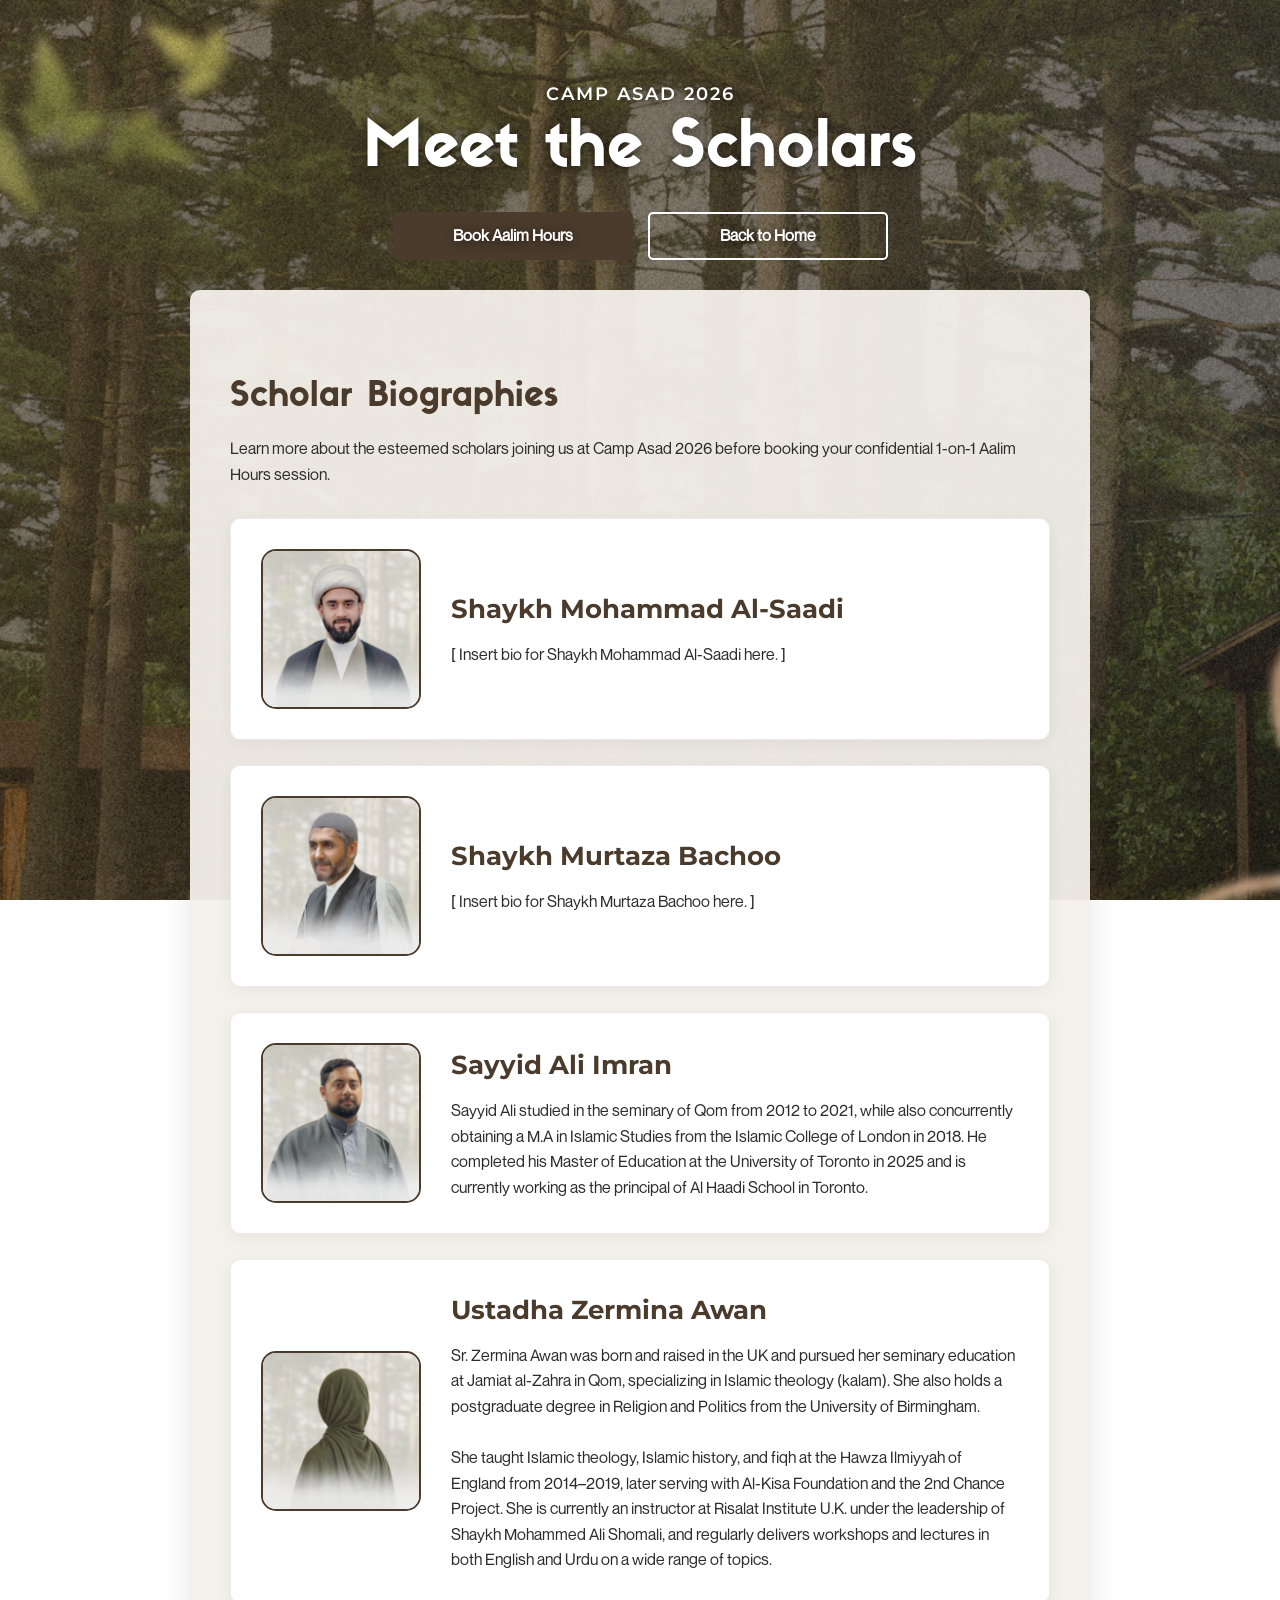
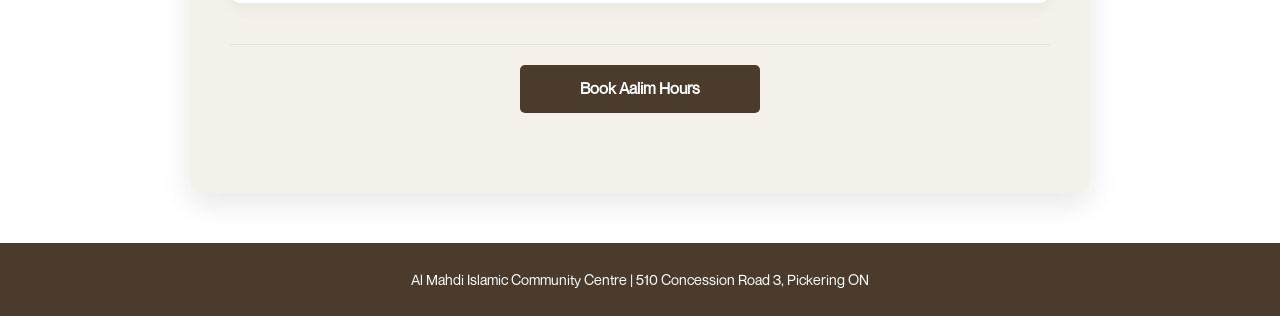
==== scholars.html @ c12fd5f0 "Swap scholar details for Ali Imran and Al-Saadi Updated scholar information for Shaykh Mohammad Al-S" ====
<!DOCTYPE html>
<html lang="en">
<head>
    <meta charset="UTF-8">
    <meta name="viewport" content="width=device-width, initial-scale=1.0">
    <title>Scholars | Camp Asad 2026</title>
    <!-- Favicon -->
    <link rel="icon" type="image/png" href="favicon.png">
    <link rel="stylesheet" href="styles.css">
</head>
<body>
    <header class="hero" style="padding: 80px 20px 60px;">
        <div class="container hero-content">
            <p class="subtitle">Camp Asad 2026</p>
            <h1 class="title">Meet the Scholars</h1>
            <div class="hero-actions" style="margin-top: 30px;">
                <a href="index.html#booking" class="btn btn-primary sizing-fix">Book Aalim Hours</a>
                <a href="index.html" class="btn btn-secondary sizing-fix">Back to Home</a>
            </div>
        </div>
    </header>

    <main class="container content-container">
        <section class="section">
            <h3 class="section-title">Scholar Biographies</h3>
            <p class="section-desc">Learn more about the esteemed scholars joining us at Camp Asad 2026 before booking your confidential 1-on-1 Aalim Hours session.</p>
            
            <div style="display: flex; flex-direction: column; gap: 25px; margin-top: 30px;">
                
                <!-- Shaykh Mohammad Al-Saadi -->
                <div class="scholar-card">
                    <img src="saadi.png" alt="Shaykh Mohammad Al-Saadi" class="scholar-img">
                    <div class="scholar-info">
                        <h4 class="scholar-name">Shaykh Mohammad Al-Saadi</h4>
                        <p>[ Insert bio for Shaykh Mohammad Al-Saadi here. ]</p>
                    </div>
                </div>
                
                <!-- Shaykh Murtaza Bachoo -->
                <div class="scholar-card">
                    <img src="bachoo.png" alt="Shaykh Murtaza Bachoo" class="scholar-img">
                    <div class="scholar-info">
                        <h4 class="scholar-name">Shaykh Murtaza Bachoo</h4>
                        <p>[ Insert bio for Shaykh Murtaza Bachoo here. ]</p>
                    </div>
                </div>

                   <!-- Sayyid Ali Imran -->
                <div class="scholar-card">
                    <img src="ali-imran.png" alt="Sayyid Ali Imran" class="scholar-img">
                    <div class="scholar-info">
                        <h4 class="scholar-name">Sayyid Ali Imran</h4>
                        <p>Sayyid Ali studied in the seminary of Qom from 2012 to 2021, while also concurrently obtaining a M.A in Islamic Studies from the Islamic College of London in 2018. He completed his Master of Education at the University of Toronto in 2025 and is currently working as the principal of Al Haadi School in Toronto.</p>
                    </div>
                </div>

                <!-- Ustadha Zermina Awan -->
                <div class="scholar-card">
                    <img src="zermina.png" alt="Ustadha Zermina Awan" class="scholar-img">
                    <div class="scholar-info">
                        <h4 class="scholar-name">Ustadha Zermina Awan</h4>
                        <p>
                            Sr. Zermina Awan was born and raised in the UK and pursued her seminary education at Jamiat al-Zahra in Qom, specializing in Islamic theology (kalam). She also holds a postgraduate degree in Religion and Politics from the University of Birmingham.
                            <br><br>
                            She taught Islamic theology, Islamic history, and fiqh at the Hawza Ilmiyyah of England from 2014–2019, later serving with Al-Kisa Foundation and the 2nd Chance Project. She is currently an instructor at Risalat Institute U.K. under the leadership of Shaykh Mohammed Ali Shomali, and regularly delivers workshops and lectures in both English and Urdu on a wide range of topics.
                        </p>
                    </div>
                </div>

            </div>
            
            <!-- Bottom Call to Action -->
            <div style="text-align: center; margin-top: 40px; padding-top: 20px; border-top: 1px solid rgba(74, 59, 44, 0.1);">
                <a href="index.html#booking" class="btn btn-primary sizing-fix">Book Aalim Hours</a>
            </div>
            
        </section>
    </main>

    <footer>
        <p>Al Mahdi Islamic Community Centre | 510 Concession Road 3, Pickering ON</p>
    </footer>
</body>
</html>
---- styles.css ----
/* Color Palette & Font Setup */
:root {
    --primary-brown: #4A3B2C;
    --secondary-brown: #6b5641;
    --accent-gold: #c2a77a;
    --bg-cream: #F4F1EA;
    --text-dark: #2C2C2C;
    --text-light: #FFFFFF;
    --disabled-grey: #D3D3D3;
    --error-red: #A33333;
}

@font-face {
    font-family: 'Sifonn';
    src: url('SIFONN_PRO.otf') format('opentype');
    font-weight: normal;
    font-style: normal;
}

@font-face {
    font-family: 'Neue Montreal';
    src: url('NeueMontreal-Regular.otf') format('opentype');
    font-weight: normal;
    font-style: normal;
}

@font-face {
    font-family: 'Montserrat';
    src: url('Montserrat-VariableFont_wght.ttf') format('truetype');
    font-weight: 100 900;
    font-style: normal;
}

* {
    box-sizing: border-box;
    margin: 0;
    padding: 0;
}

body {
    font-family: 'Neue Montreal', 'Montserrat', sans-serif;
    background: url('website-bg.png') no-repeat center center fixed;
    background-size: cover;
    color: var(--text-dark);
    line-height: 1.6;
}

@media (max-width: 768px) {
    body {
        background: url('mobile-bg.png') no-repeat center center fixed;
        background-size: cover;
        background-color: var(--primary-brown); 
    }
}

.container {
    max-width: 900px;
    margin: 0 auto;
    padding: 0 20px;
}

.content-container {
    background-color: rgba(244, 241, 234, 0.95); 
    border-radius: 10px;
    padding: 40px;
    margin-top: -30px; 
    margin-bottom: 50px;
    box-shadow: 0 10px 30px rgba(0,0,0,0.1);
}

/* Hero Section */
.hero {
    color: var(--text-light);
    text-align: center;
    padding: 100px 20px 80px;
    background: transparent; 
    text-shadow: 0 2px 10px rgba(0,0,0,0.5); 
}

.subtitle {
    font-family: 'Montserrat', sans-serif;
    font-size: 1.1rem;
    font-weight: 600;
    letter-spacing: 2px;
    text-transform: uppercase;
    margin-bottom: 10px;
}

.title {
    font-family: 'Sifonn', 'Montserrat', sans-serif;
    font-size: 4rem; 
    line-height: 1;
    margin-bottom: 20px;
}

.date-badge {
    display: inline-block;
    border: 2px solid var(--text-light);
    border-radius: 30px;
    padding: 8px 20px;
    font-size: 1.1rem;
    margin-bottom: 25px;
    background-color: rgba(0,0,0,0.2); 
}

.theme {
    font-size: 1.5rem;
    font-style: normal;
    margin-bottom: 35px;
}

/* Buttons */
.btn {
    display: inline-flex;
    align-items: center;
    justify-content: center;
    padding: 12px 25px;
    border-radius: 5px;
    text-decoration: none;
    font-weight: bold;
    transition: all 0.3s ease;
    cursor: pointer;
    border: none;
    font-family: 'Neue Montreal', 'Montserrat', sans-serif;
    font-size: 1rem;
}

.btn-primary {
    background-color: var(--primary-brown);
    color: var(--text-light);
}

.btn-primary:hover {
    background-color: var(--secondary-brown);
}

.btn-secondary {
    background-color: transparent;
    color: var(--text-light);
    border: 2px solid var(--text-light);
}

.btn-secondary:hover {
    background-color: var(--text-light);
    color: var(--primary-brown);
}

.hero-actions {
    display: flex;
    justify-content: center;
    align-items: center;
    gap: 15px;
    flex-wrap: wrap; 
}

.sizing-fix {
    width: 240px;
    height: 48px;
}

/* Sections */
.section {
    padding: 40px 0;
    border-bottom: 1px solid rgba(74, 59, 44, 0.1);
}

.section:last-child {
    border-bottom: none;
}

.section-title {
    font-family: 'Sifonn', 'Montserrat', sans-serif;
    font-size: 2.2rem;
    color: var(--primary-brown);
    margin-bottom: 10px;
}

.section-desc {
    font-size: 1rem;
    margin-bottom: 25px;
}

/* Schedule Image Container */
.schedule-img-container {
    width: 100%;
    overflow-x: auto; 
    -webkit-overflow-scrolling: touch; 
    border-radius: 10px;
    border: 1px solid rgba(74, 59, 44, 0.2);
    box-shadow: 0 4px 15px rgba(0,0,0,0.05);
    background-color: #e5e0d8;
}

.schedule-img-container img {
    min-width: 800px; 
    width: 100%; 
    height: auto;
    display: block;
}

.mobile-swipe-note {
    display: none;
    text-align: center;
    font-size: 0.85rem;
    color: var(--secondary-brown);
    margin-top: 15px;
}

@media (max-width: 768px) {
    .mobile-swipe-note {
        display: block;
    }
}

/* Booking Tool */
.booking-container {
    background: #fff;
    padding: 20px;
    border-radius: 10px;
    box-shadow: 0 4px 15px rgba(0,0,0,0.05);
}

@media (min-width: 768px) {
    .booking-container {
        padding: 40px;
    }
}

.booking-step {
    margin-bottom: 30px;
    transition: opacity 0.3s ease;
}

.booking-step.disabled {
    opacity: 0.3;
    pointer-events: none;
}

.booking-step h4 {
    margin-bottom: 15px;
    font-size: 1.2rem;
    color: var(--primary-brown);
}

/* Grids */
.scholar-grid {
    display: grid;
    grid-template-columns: 1fr;
    gap: 10px;
}

@media (min-width: 600px) {
    .scholar-grid {
        grid-template-columns: repeat(2, 1fr);
    }
}

.scholar-btn, .time-btn {
    padding: 12px;
    border: 1px solid var(--primary-brown);
    background: transparent;
    color: var(--primary-brown);
    border-radius: 5px;
    cursor: pointer;
    font-size: 0.95rem;
    transition: all 0.2s;
    font-family: 'Neue Montreal', 'Montserrat', sans-serif;
    text-align: center;
}

.scholar-btn.selected, .time-btn.selected {
    background: var(--primary-brown);
    color: #fff;
}

.scholar-btn:hover:not(.selected) {
    background: rgba(74, 59, 44, 0.1);
}

/* Date Tabs */
.date-tabs {
    display: flex;
    gap: 8px;
    margin-bottom: 20px;
    overflow-x: auto;
    padding-bottom: 5px;
}

.date-btn {
    padding: 10px 15px;
    border: none;
    background: #e5e0d8;
    border-radius: 5px;
    cursor: pointer;
    font-weight: bold;
    font-family: 'Neue Montreal', 'Montserrat', sans-serif;
    white-space: nowrap;
}

.date-btn.active {
    background: var(--primary-brown);
    color: #fff;
}

.time-grid {
    display: grid;
    grid-template-columns: repeat(2, 1fr);
    gap: 8px;
}

@media (min-width: 500px) {
    .time-grid {
        grid-template-columns: repeat(4, 1fr);
    }
}

.time-btn:disabled {
    background: var(--disabled-grey);
    border-color: var(--disabled-grey);
    color: #888;
    cursor: not-allowed;
    text-decoration: line-through;
}

/* Form Elements */
#booking-form {
    display: flex;
    flex-direction: column;
    gap: 12px;
}

input, textarea {
    width: 100%;
    padding: 12px;
    border: 1px solid #ccc;
    border-radius: 5px;
    font-family: 'Neue Montreal', 'Montserrat', sans-serif;
    font-size: 1rem;
}

.privacy-notice {
    font-size: 0.8rem;
    color: #666;
}

.submit-btn {
    width: 100%;
    font-size: 1rem;
}

footer {
    text-align: center;
    padding: 25px;
    background: var(--primary-brown);
    color: #fff;
    font-size: 0.9rem;
}

/* Modals */
.modal {
    display: none;
    position: fixed;
    z-index: 1000;
    left: 0;
    top: 0;
    width: 100%;
    height: 100%;
    background-color: rgba(0, 0, 0, 0.7);
    backdrop-filter: blur(5px);
}

.modal.show {
    display: flex;
    align-items: center;
    justify-content: center;
}

.modal-content {
    background-color: var(--bg-cream);
    width: 95%;
    max-width: 1000px;
    height: 85vh;
    border-radius: 10px;
    position: relative;
    box-shadow: 0 10px 40px rgba(0,0,0,0.5);
    display: flex;
    flex-direction: column;
}

/* PDF Modal Specifics */
.pdf-modal-content {
    height: 90vh;
}

.desktop-pdf {
    display: block;
    width: 100%;
    height: 100%;
}

.mobile-pdf-action {
    display: none;
    padding: 40px 20px;
    text-align: center;
    justify-content: center;
    align-items: center;
    flex-direction: column;
    height: 100%;
}

@media (max-width: 768px) {
    .desktop-pdf {
        display: none;
    }
    .mobile-pdf-action {
        display: flex;
    }
}

.close-btn {
    position: absolute;
    top: -12px;
    right: -12px;
    background: var(--error-red);
    color: white;
    width: 36px;
    height: 36px;
    border-radius: 50%;
    display: flex;
    align-items: center;
    justify-content: center;
    font-size: 20px;
    font-weight: bold;
    cursor: pointer;
    box-shadow: 0 2px 10px rgba(0,0,0,0.3);
    z-index: 1001;
    transition: background 0.2s;
}

.close-btn:hover {
    background: #8b2b2b;
}

.iframe-container {
    flex-grow: 1;
    width: 100%;
    height: 100%;
    border-radius: 10px;
    overflow: hidden;
}

.iframe-container iframe {
    width: 100%;
    height: 100%;
    border: none;
}

/* Notices & Success Modal Extensions */
.cancel-notice {
    font-size: 0.85rem;
    color: var(--secondary-brown);
    margin-bottom: 15px;
    font-weight: bold;
}

.mt-20 {
    margin-top: 20px;
}

.success-box {
    height: auto;
    min-height: 250px;
    max-width: 450px;
    padding: 30px;
    text-align: center;
    justify-content: center;
    align-items: center;
}

.success-msg {
    font-size: 1rem;
    margin-bottom: 10px;
}

/* Scholar Bios Layout */
.scholar-card {
    display: flex;
    flex-direction: row;
    gap: 30px;
    align-items: center;
    background: #fff;
    padding: 30px;
    border-radius: 10px;
    border: 1px solid rgba(74, 59, 44, 0.1);
    box-shadow: 0 4px 15px rgba(0,0,0,0.05);
}

.scholar-img {
    width: 160px;
    height: 160px;
    border-radius: 15px; 
    object-fit: cover;
    border: 2px solid var(--primary-brown); 
    flex-shrink: 0; 
}

.scholar-info {
    flex-grow: 1;
}

.scholar-name {
    font-family: 'Montserrat', sans-serif;
    font-size: 1.6rem;
    color: var(--primary-brown);
    margin-bottom: 12px;
    font-weight: 700;
}

@media (max-width: 768px) {
    .scholar-card {
        flex-direction: column;
        text-align: center;
        padding: 20px;
    }
}
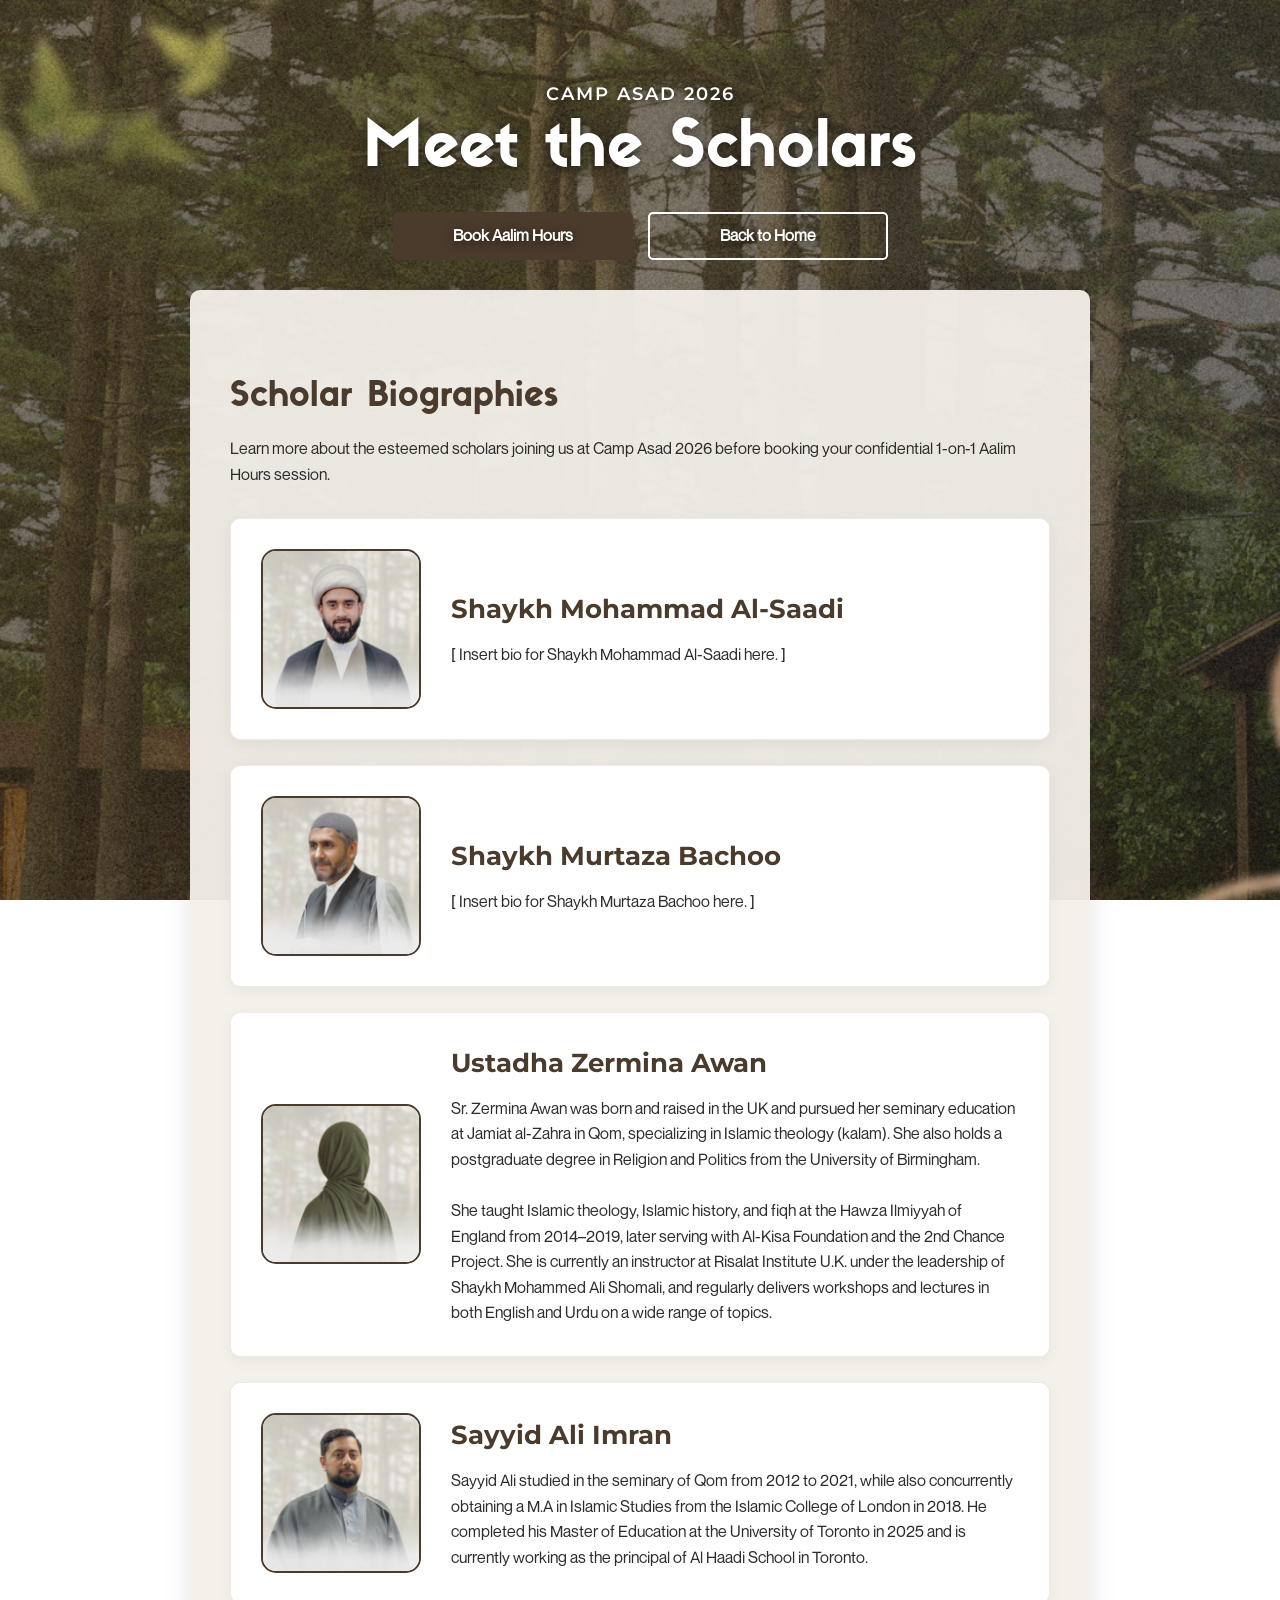
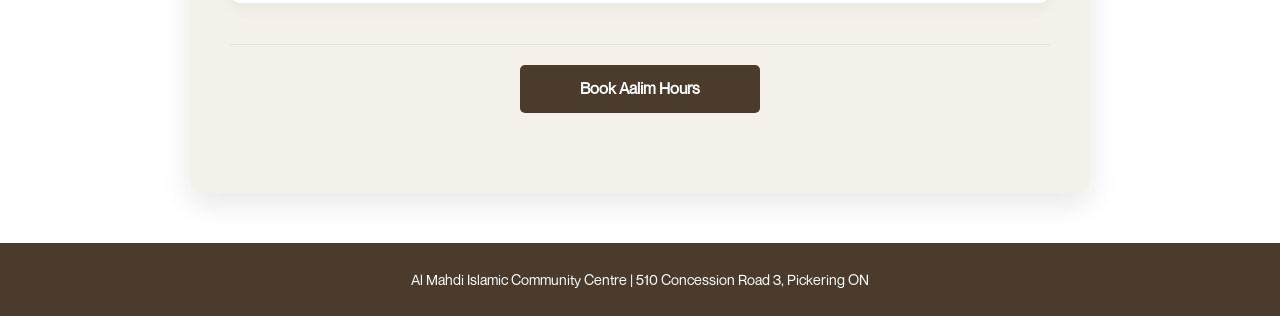
==== commit 92fe085b: "Reintroduce Sayyid Ali Imran scholar card" ====
--- a/scholars.html
+++ b/scholars.html
@@ -45,15 +45,6 @@
                     </div>
                 </div>
 
-                   <!-- Sayyid Ali Imran -->
-                <div class="scholar-card">
-                    <img src="ali-imran.png" alt="Sayyid Ali Imran" class="scholar-img">
-                    <div class="scholar-info">
-                        <h4 class="scholar-name">Sayyid Ali Imran</h4>
-                        <p>Sayyid Ali studied in the seminary of Qom from 2012 to 2021, while also concurrently obtaining a M.A in Islamic Studies from the Islamic College of London in 2018. He completed his Master of Education at the University of Toronto in 2025 and is currently working as the principal of Al Haadi School in Toronto.</p>
-                    </div>
-                </div>
-
                 <!-- Ustadha Zermina Awan -->
                 <div class="scholar-card">
                     <img src="zermina.png" alt="Ustadha Zermina Awan" class="scholar-img">
@@ -64,6 +55,15 @@
                             <br><br>
                             She taught Islamic theology, Islamic history, and fiqh at the Hawza Ilmiyyah of England from 2014–2019, later serving with Al-Kisa Foundation and the 2nd Chance Project. She is currently an instructor at Risalat Institute U.K. under the leadership of Shaykh Mohammed Ali Shomali, and regularly delivers workshops and lectures in both English and Urdu on a wide range of topics.
                         </p>
+                    </div>
+                </div>
+
+                   <!-- Sayyid Ali Imran -->
+                <div class="scholar-card">
+                    <img src="ali-imran.png" alt="Sayyid Ali Imran" class="scholar-img">
+                    <div class="scholar-info">
+                        <h4 class="scholar-name">Sayyid Ali Imran</h4>
+                        <p>Sayyid Ali studied in the seminary of Qom from 2012 to 2021, while also concurrently obtaining a M.A in Islamic Studies from the Islamic College of London in 2018. He completed his Master of Education at the University of Toronto in 2025 and is currently working as the principal of Al Haadi School in Toronto.</p>
                     </div>
                 </div>
 
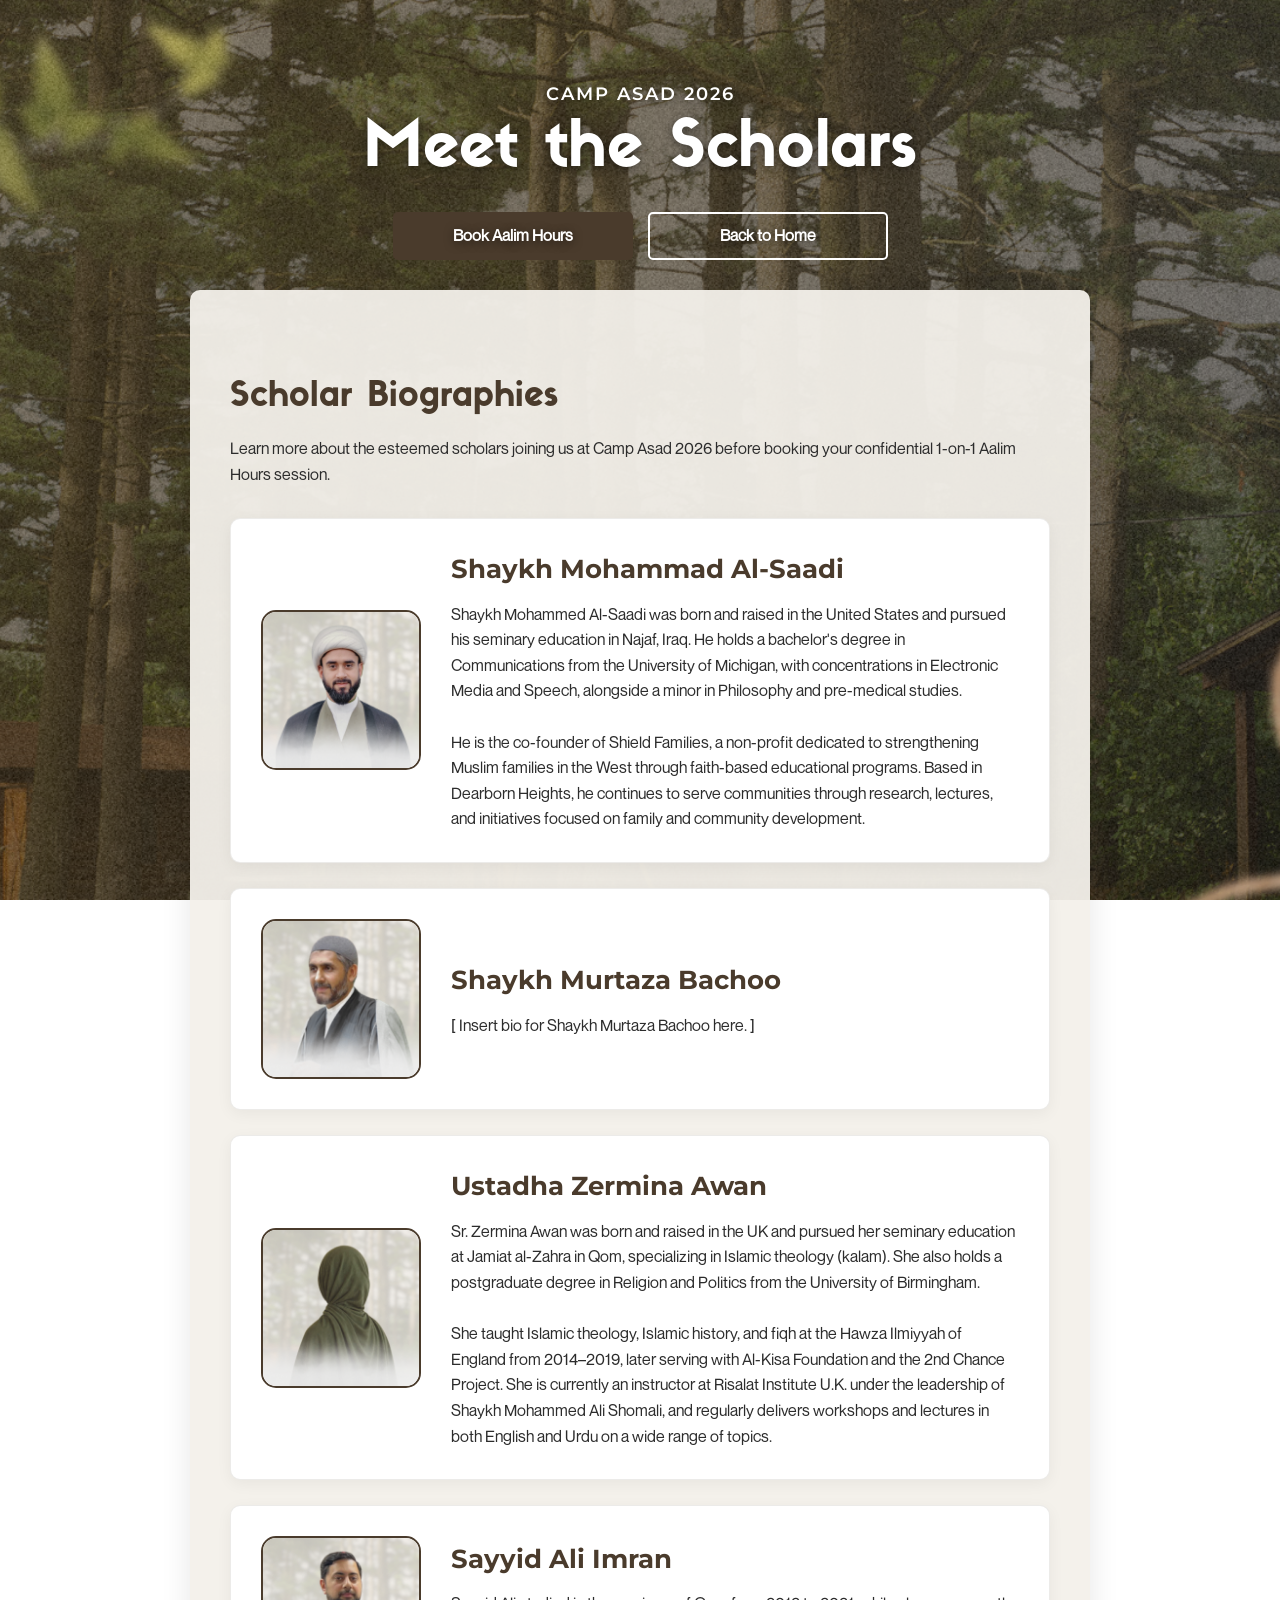
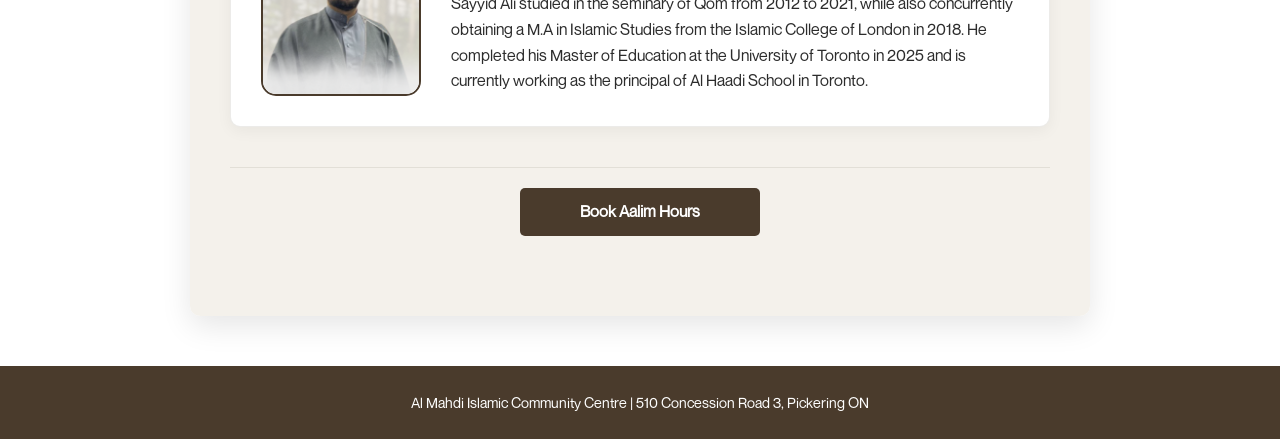
==== commit 282138b8: "Update biography for Shaykh Mohammad Al-Saadi Added biography for Shaykh Mohammad Al-Saadi." ====
--- a/scholars.html
+++ b/scholars.html
@@ -32,7 +32,11 @@
                     <img src="saadi.png" alt="Shaykh Mohammad Al-Saadi" class="scholar-img">
                     <div class="scholar-info">
                         <h4 class="scholar-name">Shaykh Mohammad Al-Saadi</h4>
-                        <p>[ Insert bio for Shaykh Mohammad Al-Saadi here. ]</p>
+                        <p>
+                            Shaykh Mohammed Al-Saadi was born and raised in the United States and pursued his seminary education in Najaf, Iraq. He holds a bachelor's degree in Communications from the University of Michigan, with concentrations in Electronic Media and Speech, alongside a minor in Philosophy and pre-medical studies.
+                            <br><br>
+                            He is the co-founder of Shield Families, a non-profit dedicated to strengthening Muslim families in the West through faith-based educational programs. Based in Dearborn Heights, he continues to serve communities through research, lectures, and initiatives focused on family and community development.
+                        </p>
                     </div>
                 </div>
                 
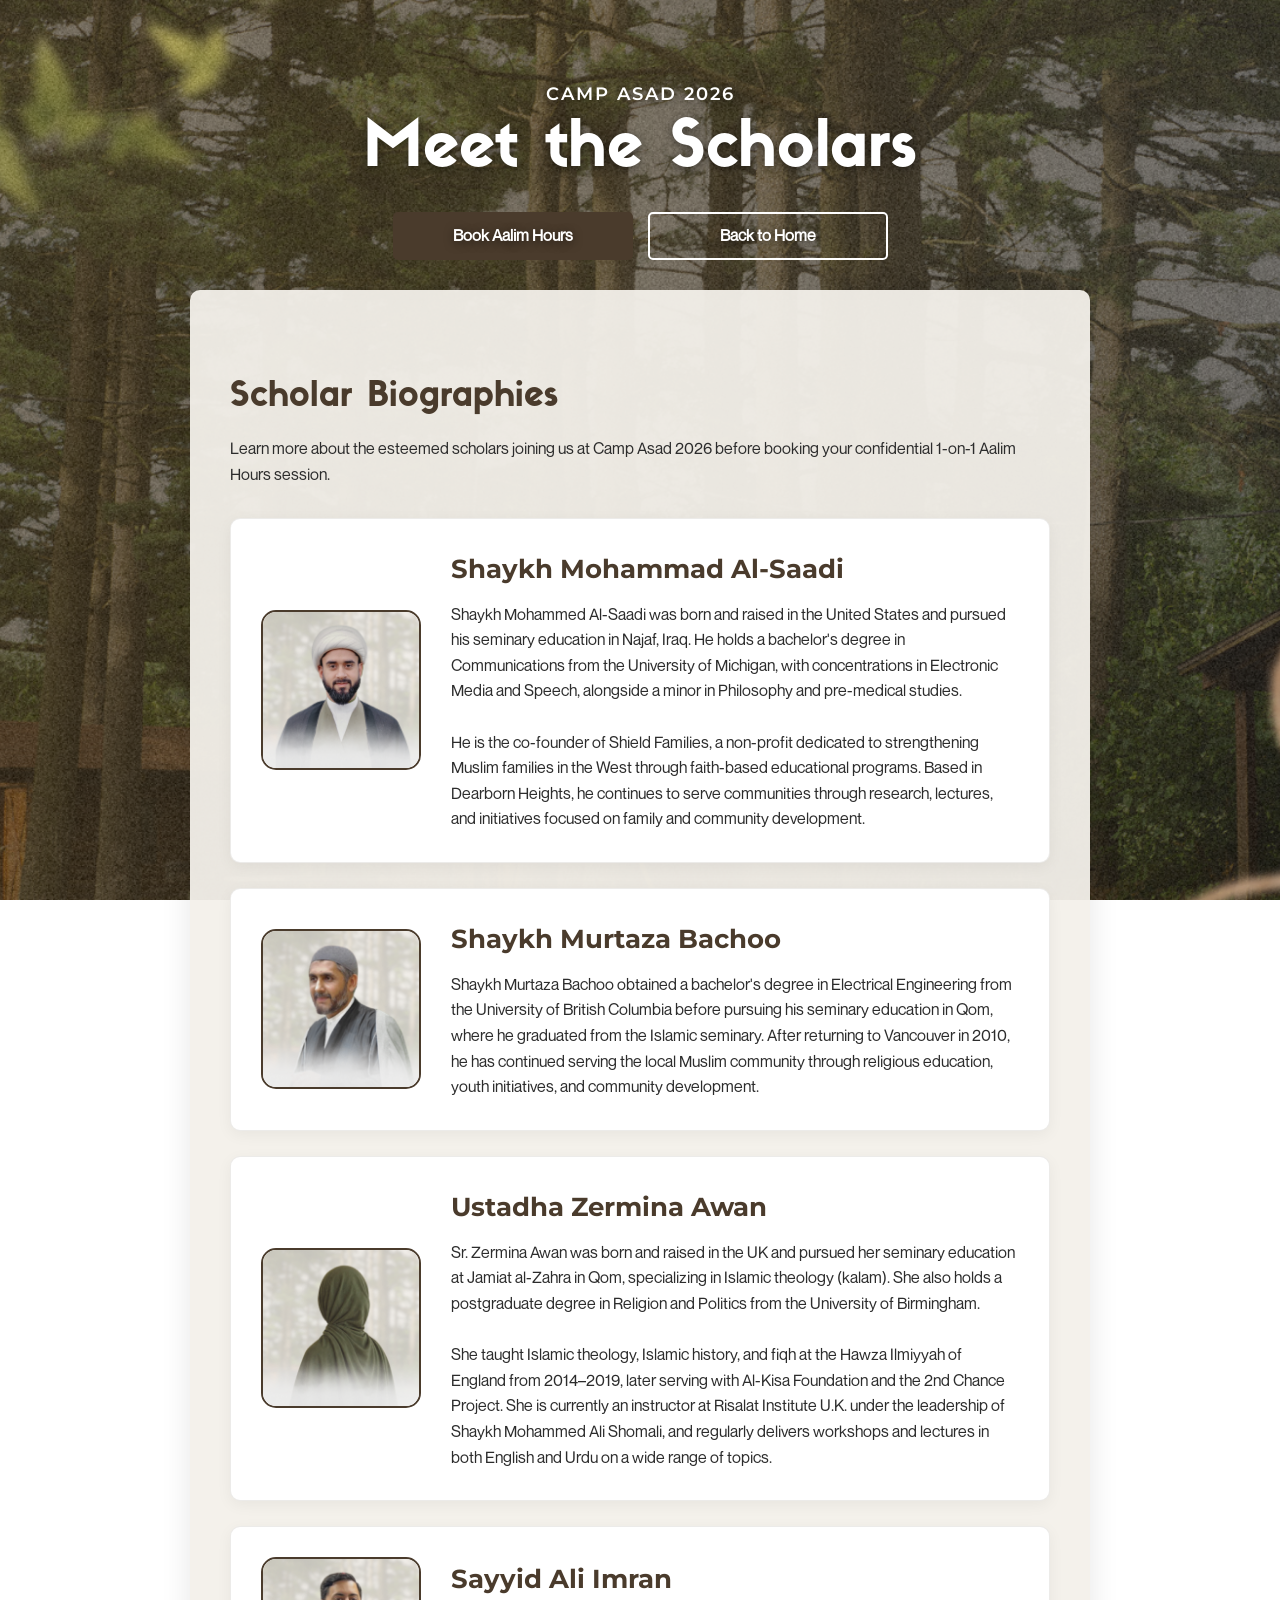
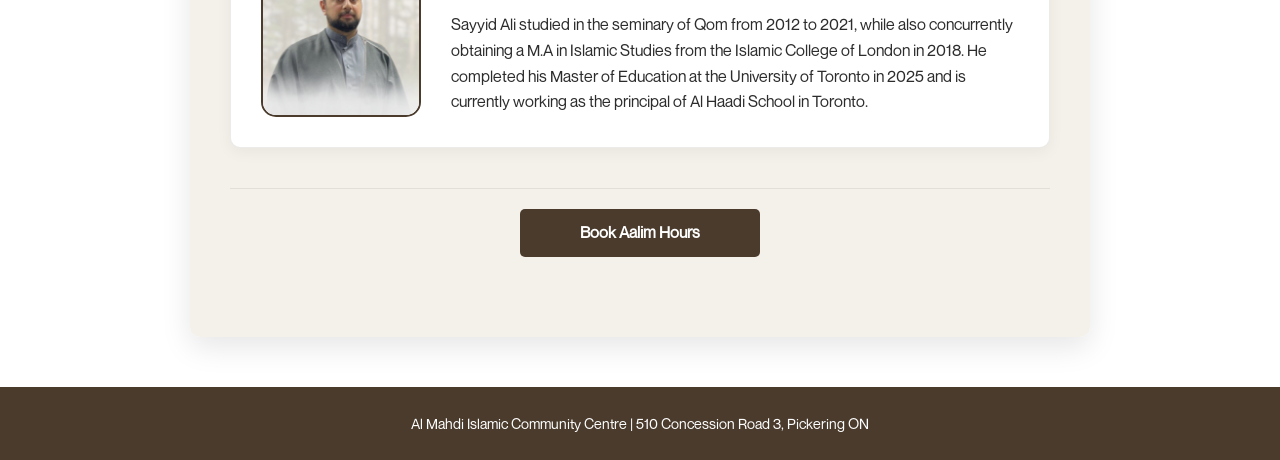
==== commit 5755ffc5: "Add biography for Shaykh Murtaza Bachoo Updated the biography of Shaykh Murtaza Bachoo with educatio" ====
--- a/scholars.html
+++ b/scholars.html
@@ -45,7 +45,9 @@
                     <img src="bachoo.png" alt="Shaykh Murtaza Bachoo" class="scholar-img">
                     <div class="scholar-info">
                         <h4 class="scholar-name">Shaykh Murtaza Bachoo</h4>
-                        <p>[ Insert bio for Shaykh Murtaza Bachoo here. ]</p>
+                        <p>Shaykh Murtaza Bachoo obtained a bachelor's degree in Electrical Engineering from the University of British Columbia before pursuing his seminary education in Qom, where he graduated from the Islamic seminary.
+
+After returning to Vancouver in 2010, he has continued serving the local Muslim community through religious education, youth initiatives, and community development.</p>
                     </div>
                 </div>
 
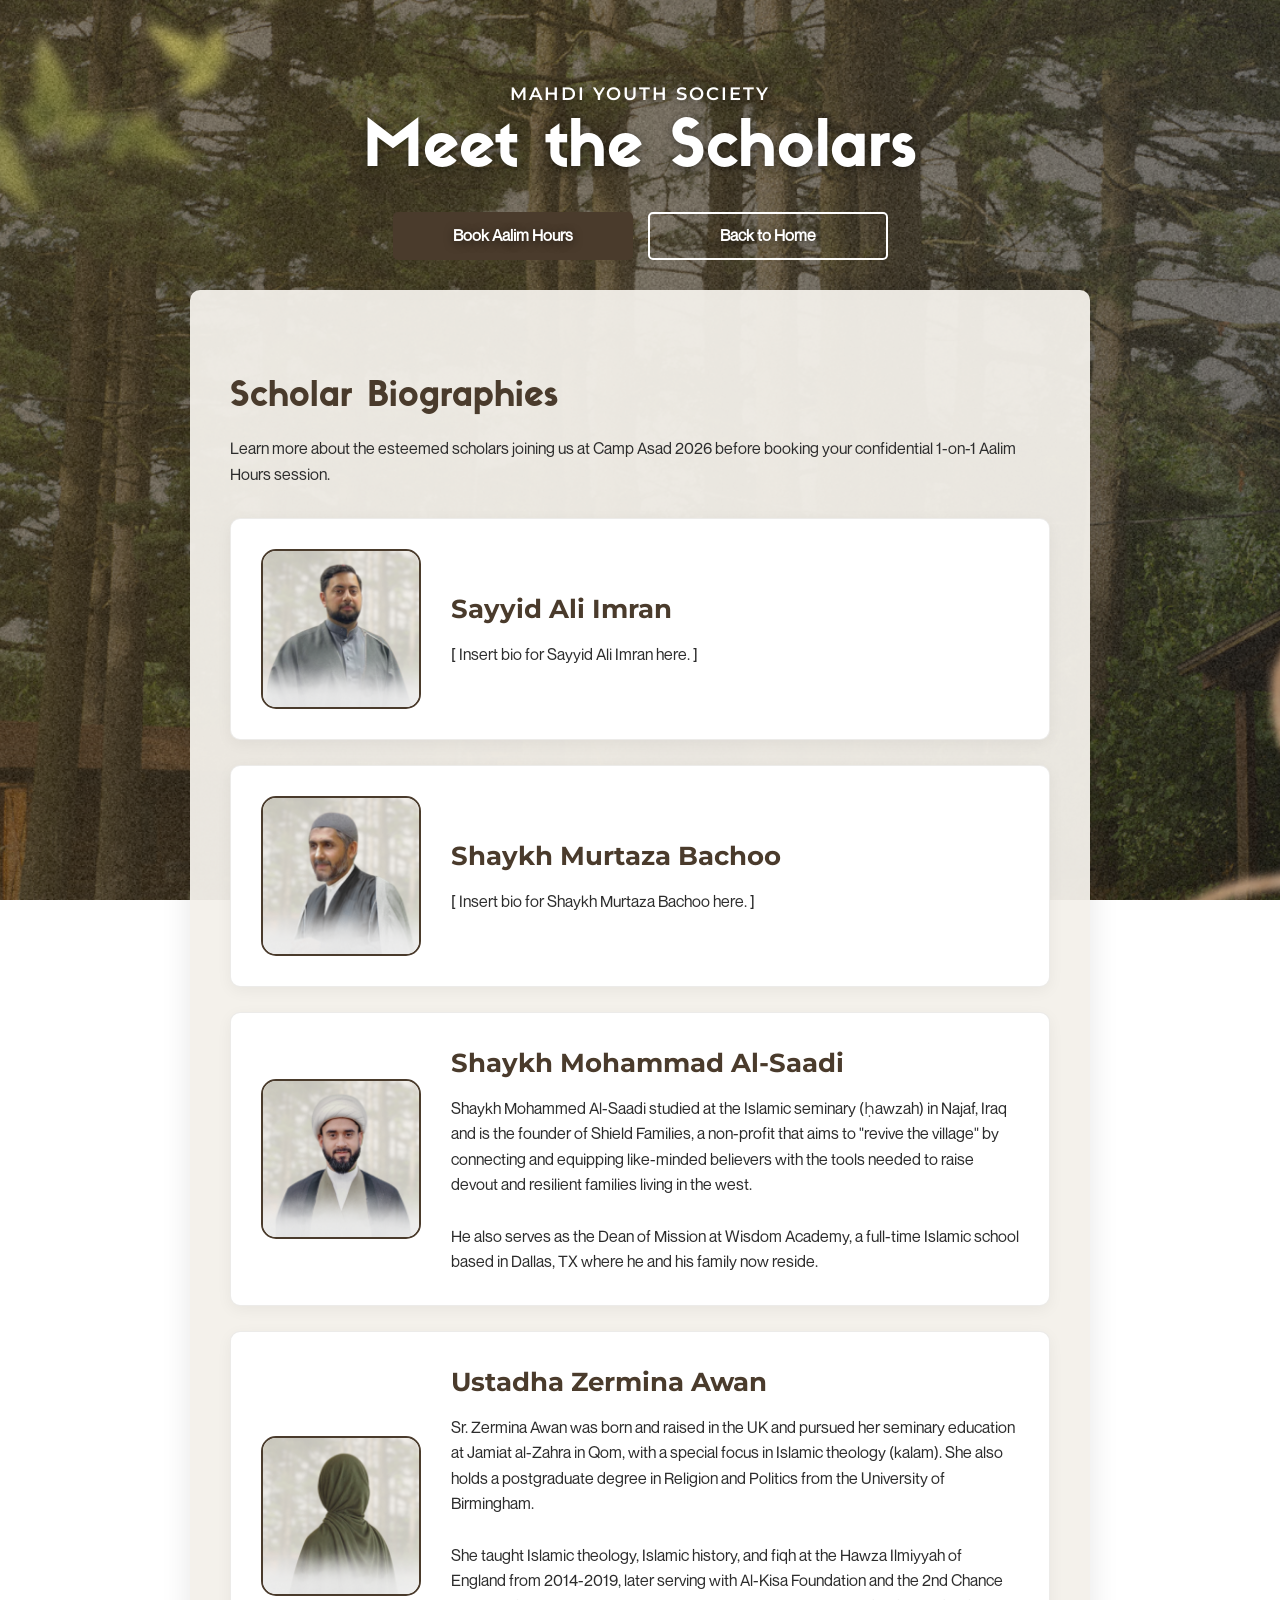
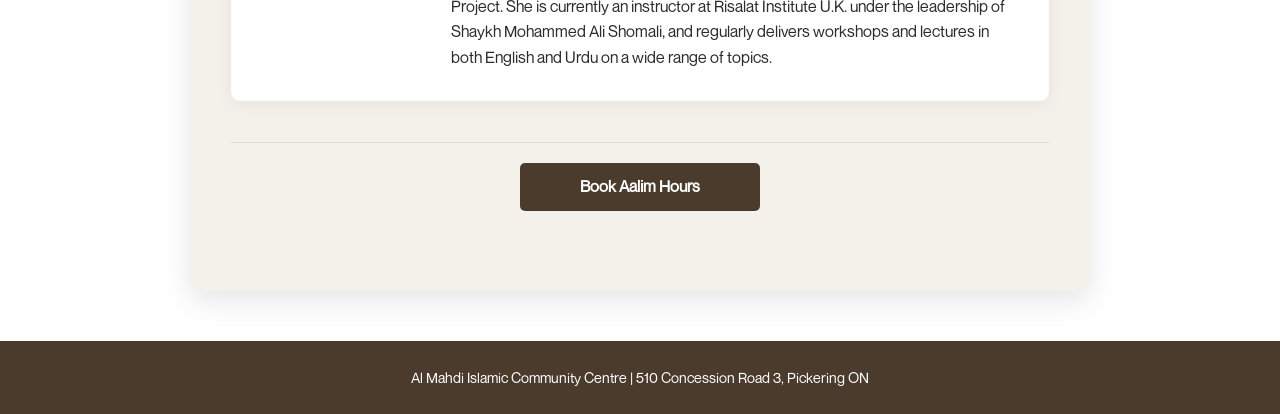
==== commit 23310843: "Revise scholar information and images in scholars.html Updated scholar profiles and replaced placeho" ====
--- a/scholars.html
+++ b/scholars.html
@@ -11,7 +11,7 @@
 <body>
     <header class="hero" style="padding: 80px 20px 60px;">
         <div class="container hero-content">
-            <p class="subtitle">Camp Asad 2026</p>
+            <p class="subtitle">MAHDI YOUTH SOCIETY</p>
             <h1 class="title">Meet the Scholars</h1>
             <div class="hero-actions" style="margin-top: 30px;">
                 <a href="index.html#booking" class="btn btn-primary sizing-fix">Book Aalim Hours</a>
@@ -27,27 +27,34 @@
             
             <div style="display: flex; flex-direction: column; gap: 25px; margin-top: 30px;">
                 
+                <!-- Sayyid Ali Imran -->
+                <div class="scholar-card">
+                    <img src="ali-imran.png" alt="Sayyid Ali Imran" class="scholar-img">
+                    <div class="scholar-info">
+                        <h4 class="scholar-name">Sayyid Ali Imran</h4>
+                        <p>[ Insert bio for Sayyid Ali Imran here. ]</p>
+                    </div>
+                </div>
+
+                <!-- Shaykh Murtaza Bachoo -->
+                <div class="scholar-card">
+                    <img src="bachoo.png" alt="Shaykh Murtaza Bachoo" class="scholar-img">
+                    <div class="scholar-info">
+                        <h4 class="scholar-name">Shaykh Murtaza Bachoo</h4>
+                        <p>[ Insert bio for Shaykh Murtaza Bachoo here. ]</p>
+                    </div>
+                </div>
+
                 <!-- Shaykh Mohammad Al-Saadi -->
                 <div class="scholar-card">
                     <img src="saadi.png" alt="Shaykh Mohammad Al-Saadi" class="scholar-img">
                     <div class="scholar-info">
                         <h4 class="scholar-name">Shaykh Mohammad Al-Saadi</h4>
                         <p>
-                            Shaykh Mohammed Al-Saadi was born and raised in the United States and pursued his seminary education in Najaf, Iraq. He holds a bachelor's degree in Communications from the University of Michigan, with concentrations in Electronic Media and Speech, alongside a minor in Philosophy and pre-medical studies.
+                            Shaykh Mohammed Al-Saadi studied at the Islamic seminary (ḥawzah) in Najaf, Iraq and is the founder of Shield Families, a non-profit that aims to "revive the village" by connecting and equipping like-minded believers with the tools needed to raise devout and resilient families living in the west. 
                             <br><br>
-                            He is the co-founder of Shield Families, a non-profit dedicated to strengthening Muslim families in the West through faith-based educational programs. Based in Dearborn Heights, he continues to serve communities through research, lectures, and initiatives focused on family and community development.
+                            He also serves as the Dean of Mission at Wisdom Academy, a full-time Islamic school based in Dallas, TX where he and his family now reside.
                         </p>
-                    </div>
-                </div>
-                
-                <!-- Shaykh Murtaza Bachoo -->
-                <div class="scholar-card">
-                    <img src="bachoo.png" alt="Shaykh Murtaza Bachoo" class="scholar-img">
-                    <div class="scholar-info">
-                        <h4 class="scholar-name">Shaykh Murtaza Bachoo</h4>
-                        <p>Shaykh Murtaza Bachoo obtained a bachelor's degree in Electrical Engineering from the University of British Columbia before pursuing his seminary education in Qom, where he graduated from the Islamic seminary.
-
-After returning to Vancouver in 2010, he has continued serving the local Muslim community through religious education, youth initiatives, and community development.</p>
                     </div>
                 </div>
 
@@ -57,19 +64,10 @@
                     <div class="scholar-info">
                         <h4 class="scholar-name">Ustadha Zermina Awan</h4>
                         <p>
-                            Sr. Zermina Awan was born and raised in the UK and pursued her seminary education at Jamiat al-Zahra in Qom, specializing in Islamic theology (kalam). She also holds a postgraduate degree in Religion and Politics from the University of Birmingham.
+                            Sr. Zermina Awan was born and raised in the UK and pursued her seminary education at Jamiat al-Zahra in Qom, with a special focus in Islamic theology (kalam). She also holds a postgraduate degree in Religion and Politics from the University of Birmingham.
                             <br><br>
-                            She taught Islamic theology, Islamic history, and fiqh at the Hawza Ilmiyyah of England from 2014–2019, later serving with Al-Kisa Foundation and the 2nd Chance Project. She is currently an instructor at Risalat Institute U.K. under the leadership of Shaykh Mohammed Ali Shomali, and regularly delivers workshops and lectures in both English and Urdu on a wide range of topics.
+                            She taught Islamic theology, Islamic history, and fiqh at the Hawza Ilmiyyah of England from 2014-2019, later serving with Al-Kisa Foundation and the 2nd Chance Project. She is currently an instructor at Risalat Institute U.K. under the leadership of Shaykh Mohammed Ali Shomali, and regularly delivers workshops and lectures in both English and Urdu on a wide range of topics.
                         </p>
-                    </div>
-                </div>
-
-                   <!-- Sayyid Ali Imran -->
-                <div class="scholar-card">
-                    <img src="ali-imran.png" alt="Sayyid Ali Imran" class="scholar-img">
-                    <div class="scholar-info">
-                        <h4 class="scholar-name">Sayyid Ali Imran</h4>
-                        <p>Sayyid Ali studied in the seminary of Qom from 2012 to 2021, while also concurrently obtaining a M.A in Islamic Studies from the Islamic College of London in 2018. He completed his Master of Education at the University of Toronto in 2025 and is currently working as the principal of Al Haadi School in Toronto.</p>
                     </div>
                 </div>
 
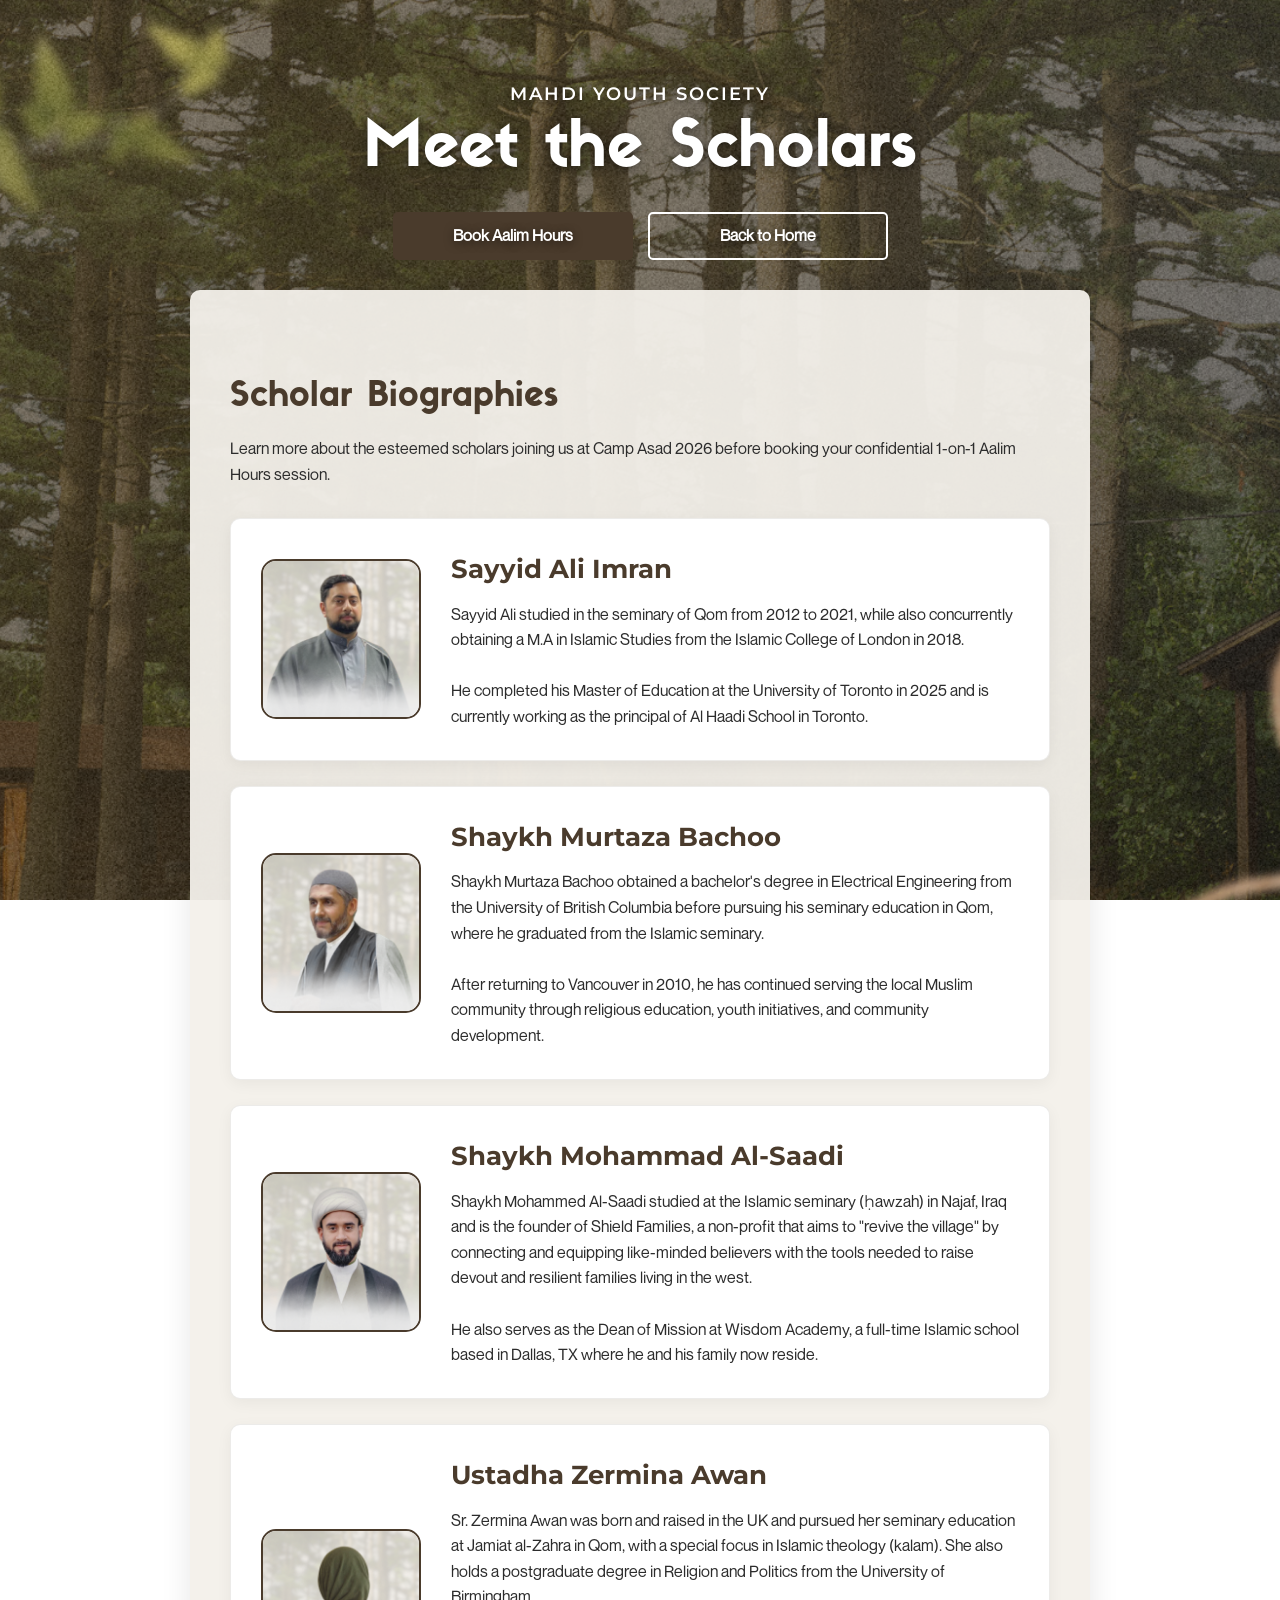
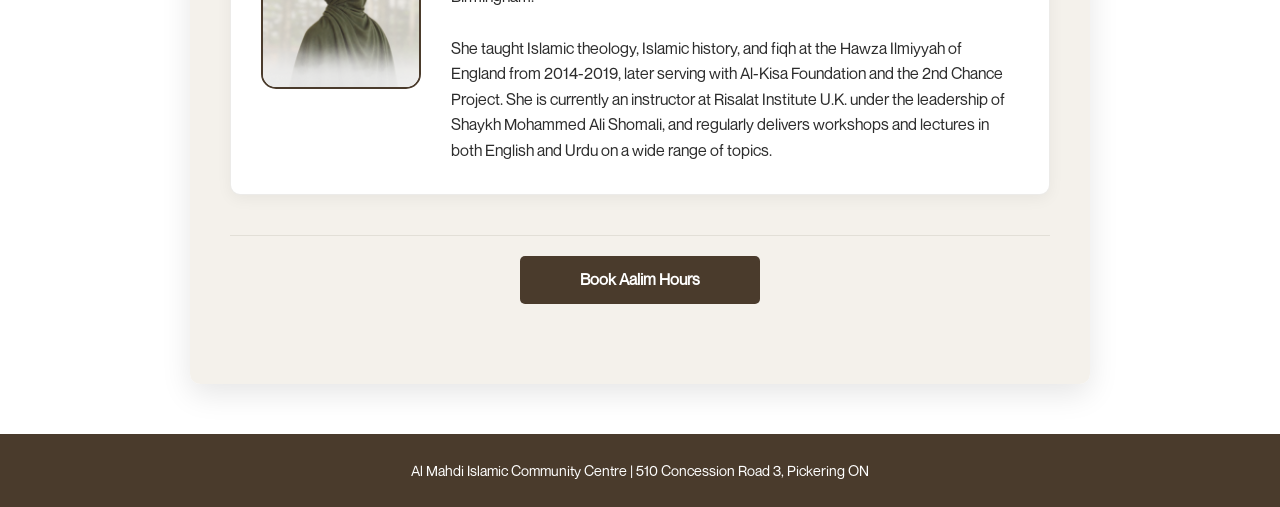
==== commit aab9a1c9: "Add biographies for Sayyid Ali Imran and Shaykh Murtaza Bachoo" ====
--- a/scholars.html
+++ b/scholars.html
@@ -32,7 +32,11 @@
                     <img src="ali-imran.png" alt="Sayyid Ali Imran" class="scholar-img">
                     <div class="scholar-info">
                         <h4 class="scholar-name">Sayyid Ali Imran</h4>
-                        <p>[ Insert bio for Sayyid Ali Imran here. ]</p>
+                        <p>
+                            Sayyid Ali studied in the seminary of Qom from 2012 to 2021, while also concurrently obtaining a M.A in Islamic Studies from the Islamic College of London in 2018. 
+                            <br><br>
+                            He completed his Master of Education at the University of Toronto in 2025 and is currently working as the principal of Al Haadi School in Toronto.
+                        </p>
                     </div>
                 </div>
 
@@ -41,7 +45,11 @@
                     <img src="bachoo.png" alt="Shaykh Murtaza Bachoo" class="scholar-img">
                     <div class="scholar-info">
                         <h4 class="scholar-name">Shaykh Murtaza Bachoo</h4>
-                        <p>[ Insert bio for Shaykh Murtaza Bachoo here. ]</p>
+                        <p>
+                            Shaykh Murtaza Bachoo obtained a bachelor's degree in Electrical Engineering from the University of British Columbia before pursuing his seminary education in Qom, where he graduated from the Islamic seminary.
+                            <br><br>
+                            After returning to Vancouver in 2010, he has continued serving the local Muslim community through religious education, youth initiatives, and community development.
+                        </p>
                     </div>
                 </div>
 
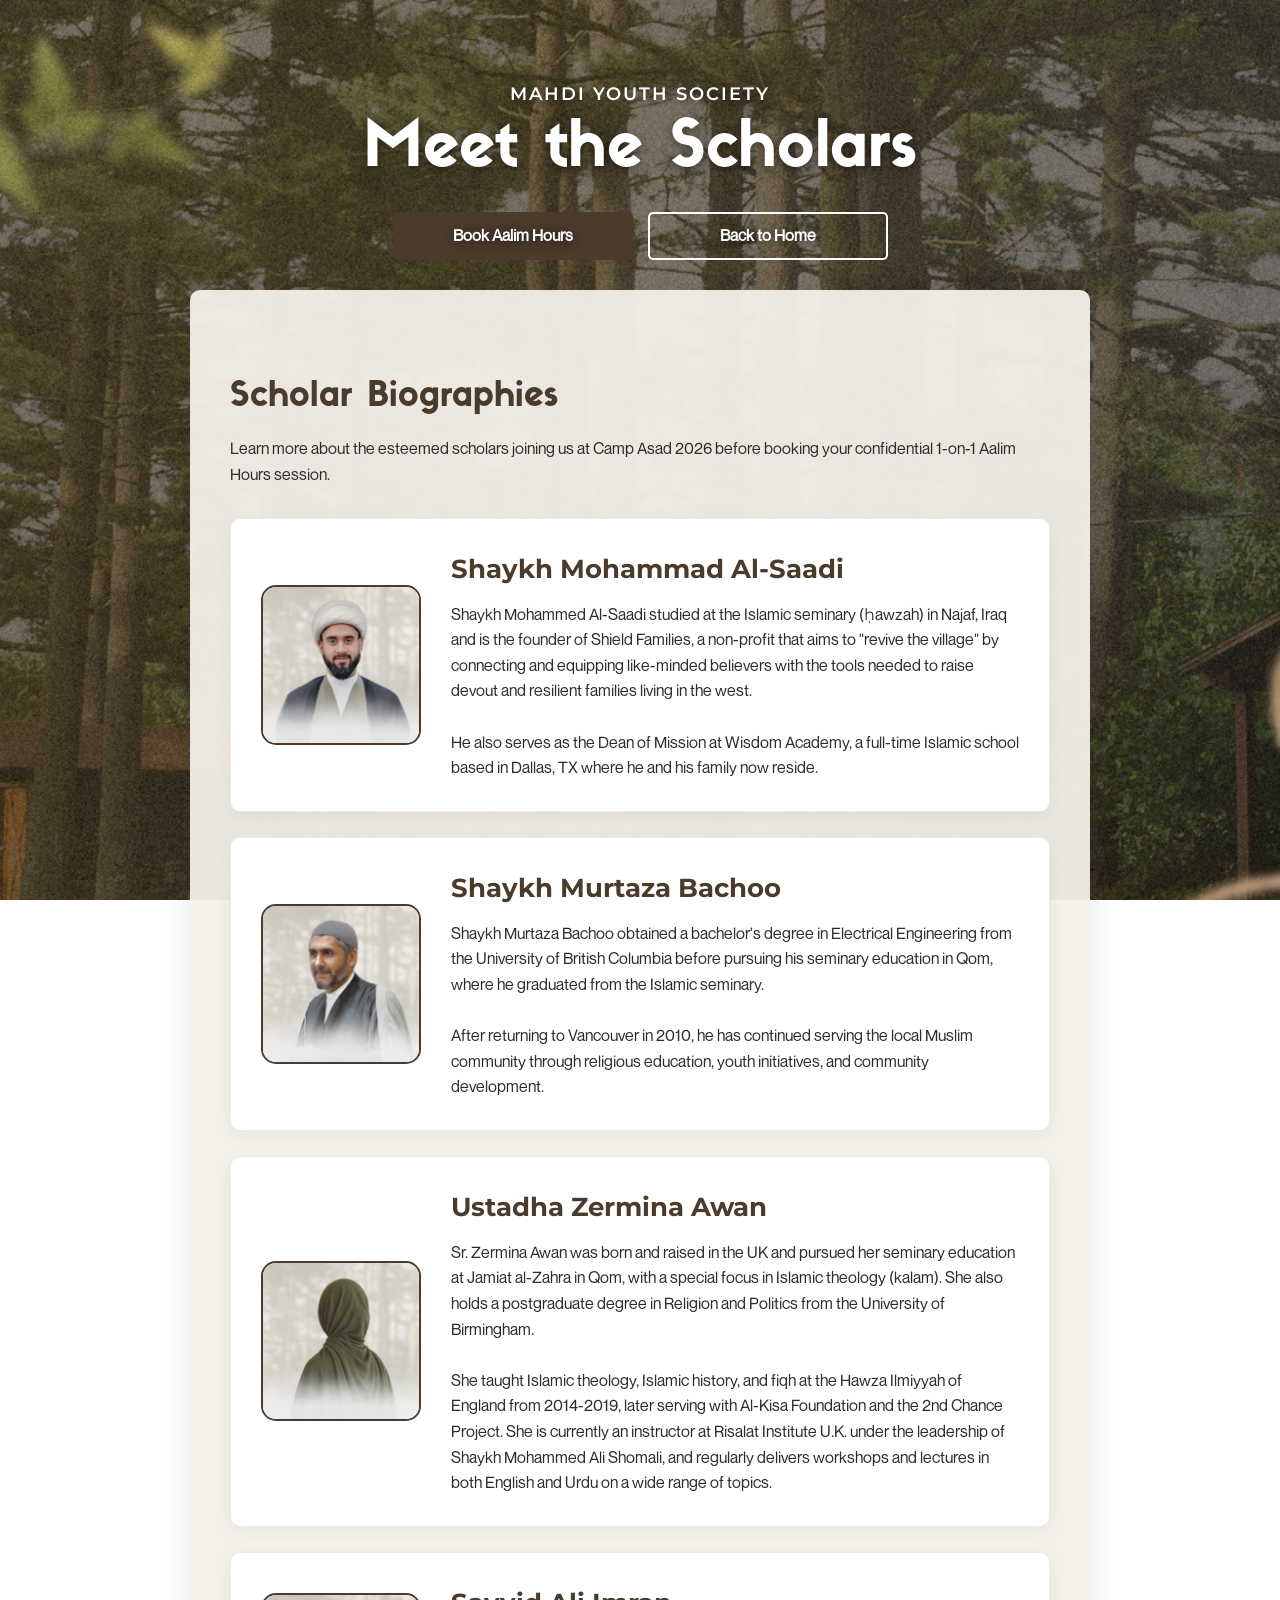
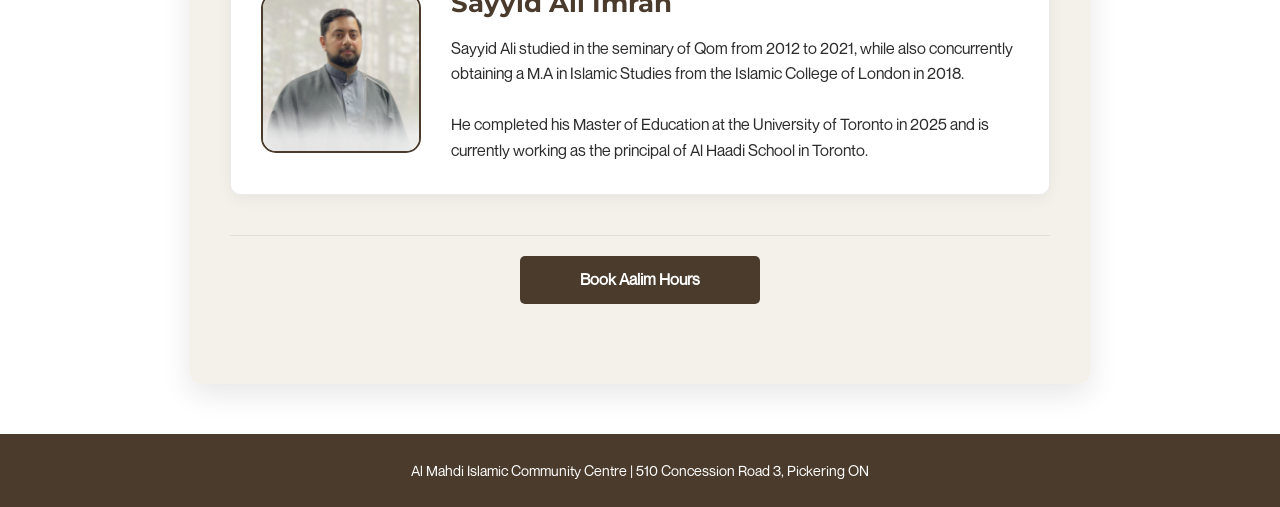
==== commit e277d989: "Swap scholar details for Mohammad Al-Saadi and Zermina Awan" ====
--- a/scholars.html
+++ b/scholars.html
@@ -27,19 +27,19 @@
             
             <div style="display: flex; flex-direction: column; gap: 25px; margin-top: 30px;">
                 
-                <!-- Sayyid Ali Imran -->
+                <!-- Shaykh Mohammad Al-Saadi -->
                 <div class="scholar-card">
-                    <img src="ali-imran.png" alt="Sayyid Ali Imran" class="scholar-img">
+                    <img src="saadi.png" alt="Shaykh Mohammad Al-Saadi" class="scholar-img">
                     <div class="scholar-info">
-                        <h4 class="scholar-name">Sayyid Ali Imran</h4>
+                        <h4 class="scholar-name">Shaykh Mohammad Al-Saadi</h4>
                         <p>
-                            Sayyid Ali studied in the seminary of Qom from 2012 to 2021, while also concurrently obtaining a M.A in Islamic Studies from the Islamic College of London in 2018. 
+                            Shaykh Mohammed Al-Saadi studied at the Islamic seminary (ḥawzah) in Najaf, Iraq and is the founder of Shield Families, a non-profit that aims to "revive the village" by connecting and equipping like-minded believers with the tools needed to raise devout and resilient families living in the west. 
                             <br><br>
-                            He completed his Master of Education at the University of Toronto in 2025 and is currently working as the principal of Al Haadi School in Toronto.
+                            He also serves as the Dean of Mission at Wisdom Academy, a full-time Islamic school based in Dallas, TX where he and his family now reside.
                         </p>
                     </div>
                 </div>
-
+                
                 <!-- Shaykh Murtaza Bachoo -->
                 <div class="scholar-card">
                     <img src="bachoo.png" alt="Shaykh Murtaza Bachoo" class="scholar-img">
@@ -53,19 +53,6 @@
                     </div>
                 </div>
 
-                <!-- Shaykh Mohammad Al-Saadi -->
-                <div class="scholar-card">
-                    <img src="saadi.png" alt="Shaykh Mohammad Al-Saadi" class="scholar-img">
-                    <div class="scholar-info">
-                        <h4 class="scholar-name">Shaykh Mohammad Al-Saadi</h4>
-                        <p>
-                            Shaykh Mohammed Al-Saadi studied at the Islamic seminary (ḥawzah) in Najaf, Iraq and is the founder of Shield Families, a non-profit that aims to "revive the village" by connecting and equipping like-minded believers with the tools needed to raise devout and resilient families living in the west. 
-                            <br><br>
-                            He also serves as the Dean of Mission at Wisdom Academy, a full-time Islamic school based in Dallas, TX where he and his family now reside.
-                        </p>
-                    </div>
-                </div>
-
                 <!-- Ustadha Zermina Awan -->
                 <div class="scholar-card">
                     <img src="zermina.png" alt="Ustadha Zermina Awan" class="scholar-img">
@@ -75,6 +62,19 @@
                             Sr. Zermina Awan was born and raised in the UK and pursued her seminary education at Jamiat al-Zahra in Qom, with a special focus in Islamic theology (kalam). She also holds a postgraduate degree in Religion and Politics from the University of Birmingham.
                             <br><br>
                             She taught Islamic theology, Islamic history, and fiqh at the Hawza Ilmiyyah of England from 2014-2019, later serving with Al-Kisa Foundation and the 2nd Chance Project. She is currently an instructor at Risalat Institute U.K. under the leadership of Shaykh Mohammed Ali Shomali, and regularly delivers workshops and lectures in both English and Urdu on a wide range of topics.
+                        </p>
+                    </div>
+                </div>
+                
+                  <!-- Sayyid Ali Imran -->
+                <div class="scholar-card">
+                    <img src="ali-imran.png" alt="Sayyid Ali Imran" class="scholar-img">
+                    <div class="scholar-info">
+                        <h4 class="scholar-name">Sayyid Ali Imran</h4>
+                        <p>
+                            Sayyid Ali studied in the seminary of Qom from 2012 to 2021, while also concurrently obtaining a M.A in Islamic Studies from the Islamic College of London in 2018. 
+                            <br><br>
+                            He completed his Master of Education at the University of Toronto in 2025 and is currently working as the principal of Al Haadi School in Toronto.
                         </p>
                     </div>
                 </div>
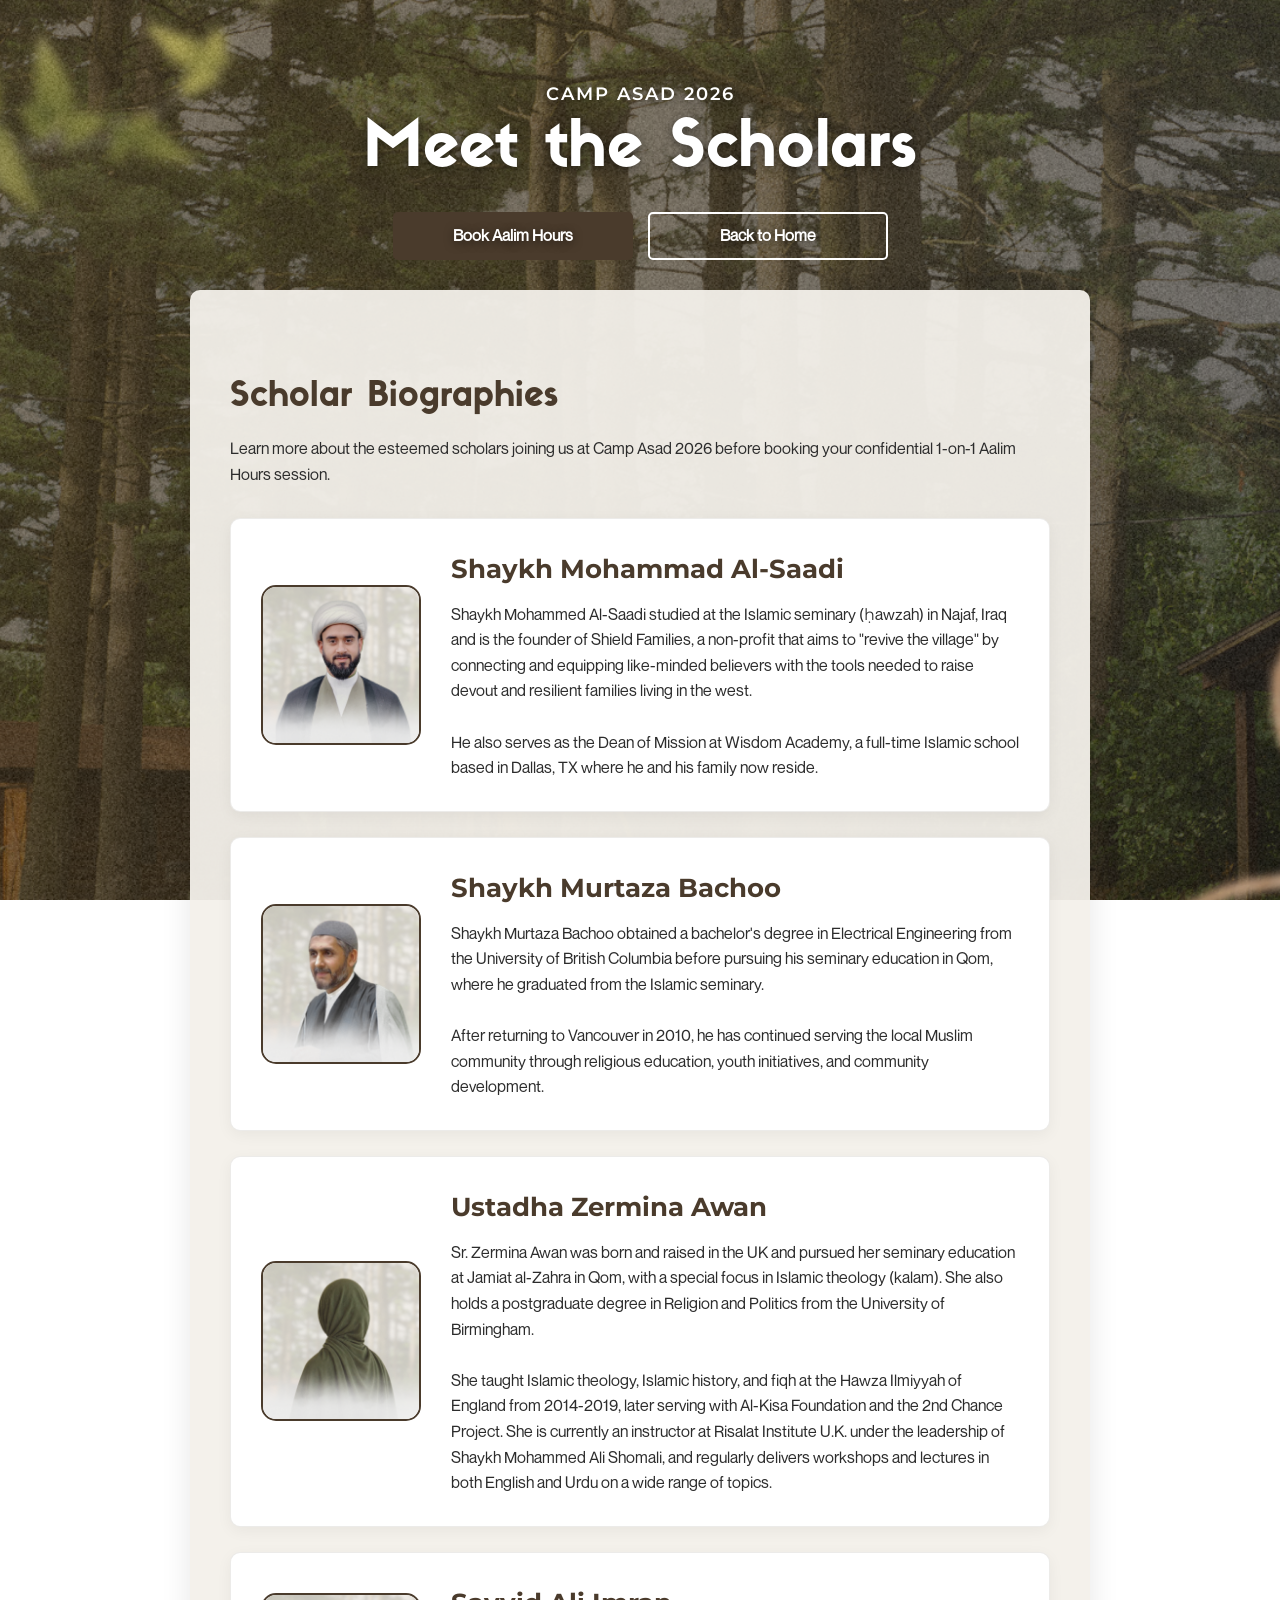
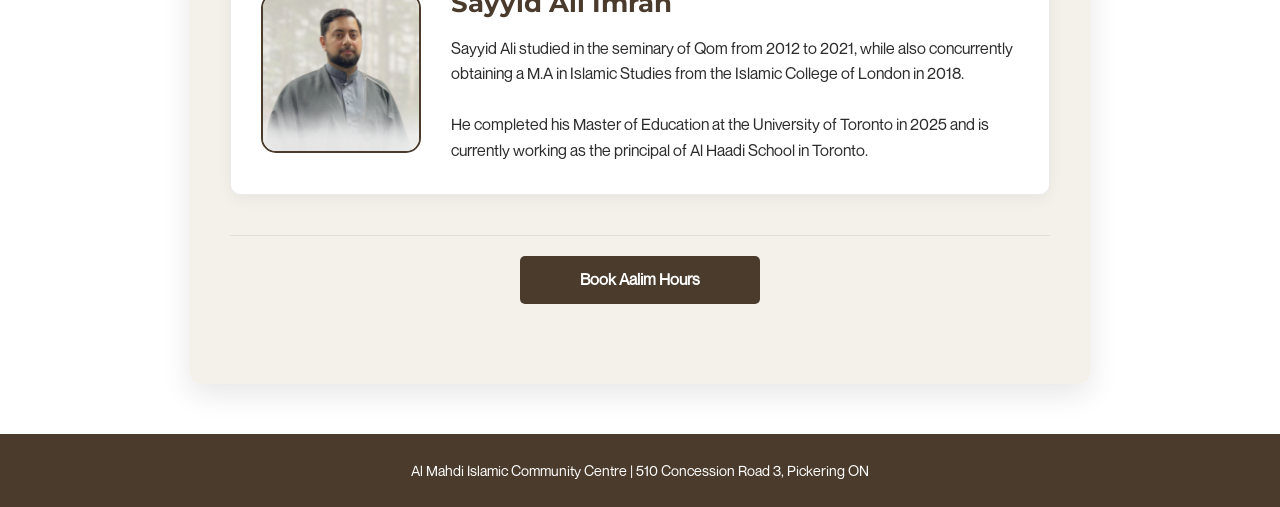
==== commit d082eafa: "Update subtitle in scholars.html" ====
--- a/scholars.html
+++ b/scholars.html
@@ -11,7 +11,7 @@
 <body>
     <header class="hero" style="padding: 80px 20px 60px;">
         <div class="container hero-content">
-            <p class="subtitle">MAHDI YOUTH SOCIETY</p>
+            <p class="subtitle">CAMP ASAD 2026</p>
             <h1 class="title">Meet the Scholars</h1>
             <div class="hero-actions" style="margin-top: 30px;">
                 <a href="index.html#booking" class="btn btn-primary sizing-fix">Book Aalim Hours</a>
